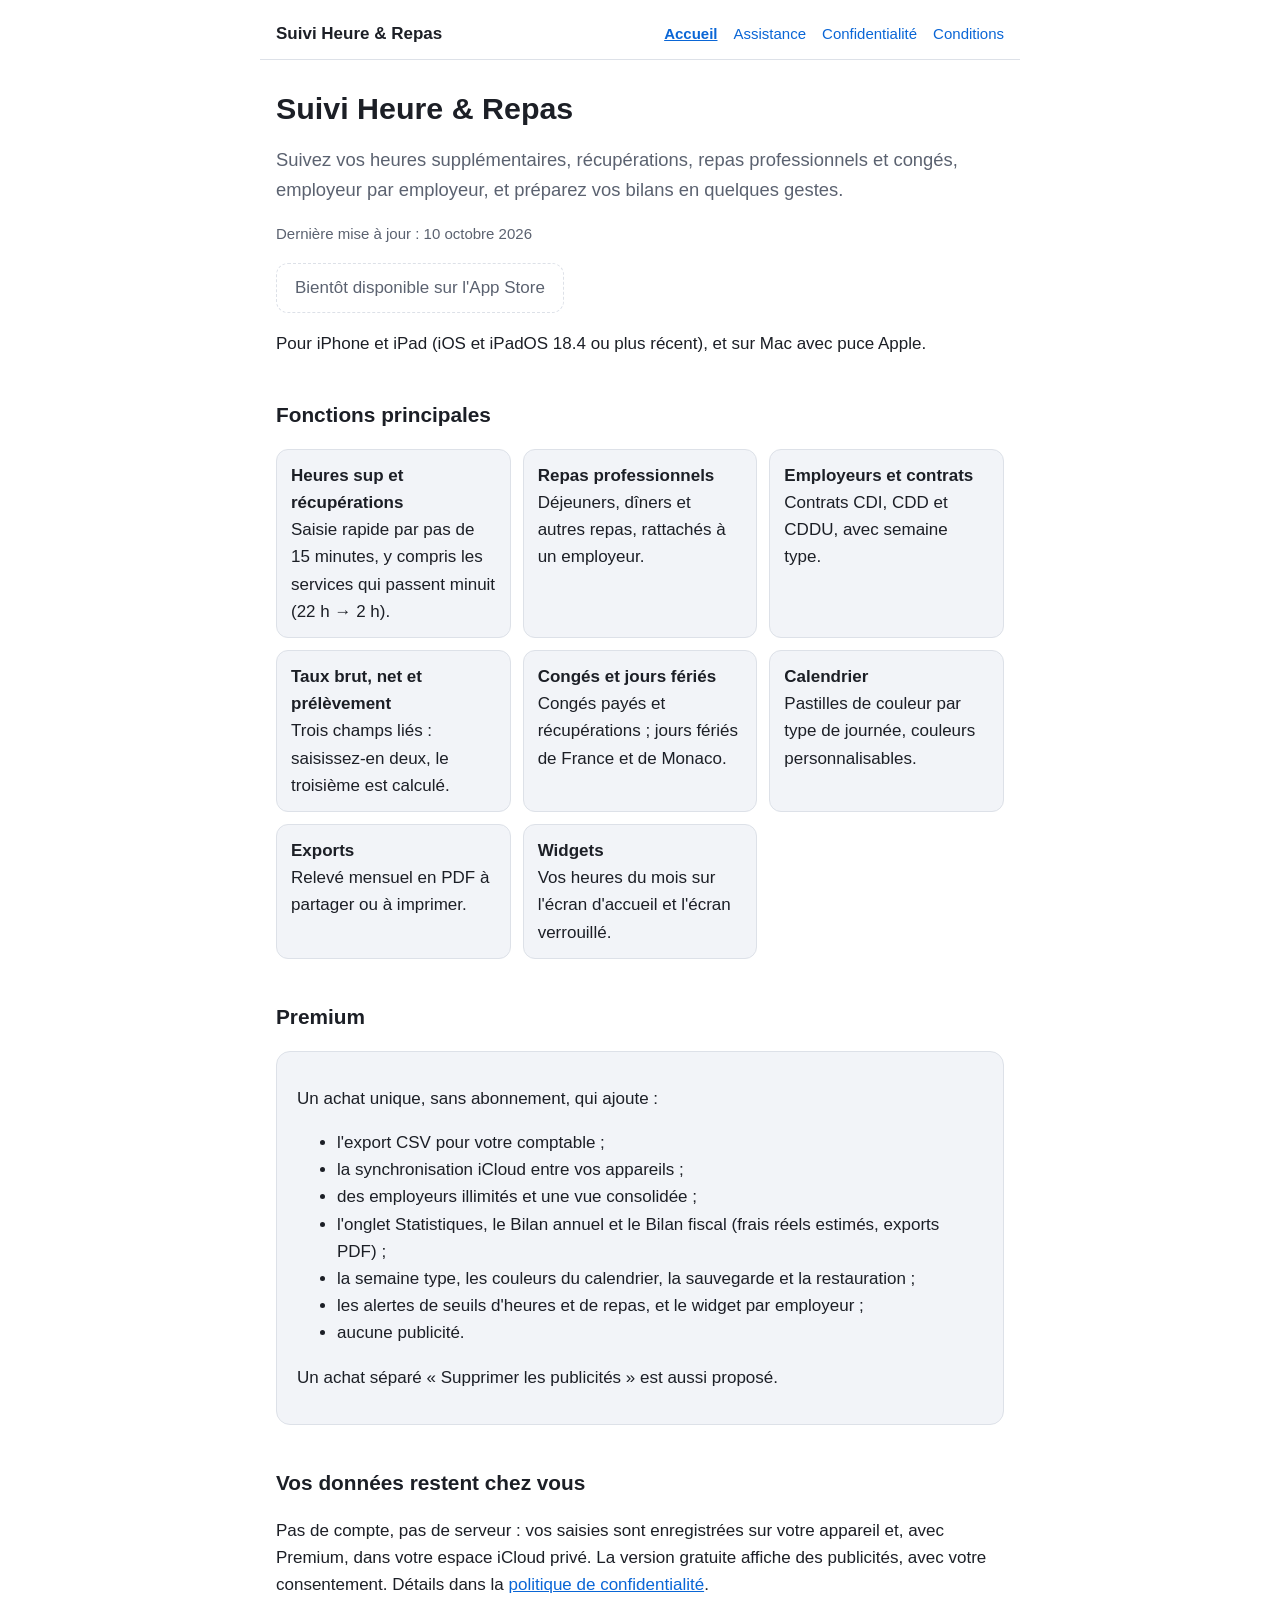
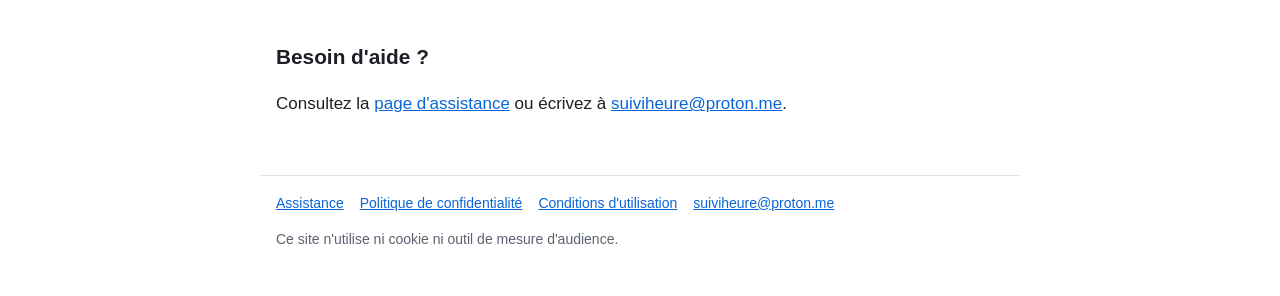
==== index.html @ 6b8d2357 "Site de Suivi Heure & Repas : accueil, assistance, confidentialité, CGU" ====
<!doctype html>
<html lang="fr">
<head>
  <meta charset="utf-8">
  <meta name="viewport" content="width=device-width, initial-scale=1">
  <title>Suivi Heure & Repas — heures sup, repas et congés</title>
  <meta name="description" content="Application iPhone, iPad et Mac pour suivre ses heures supplémentaires, repas professionnels, congés et frais, employeur par employeur.">
  <meta name="color-scheme" content="light dark">
  <link rel="stylesheet" href="style.css">
</head>
<body>
  <header class="site">
    <a class="brand" href="./">Suivi Heure &amp; Repas</a>
    <nav aria-label="Navigation principale">
      <a href="./" aria-current="page">Accueil</a>
      <a href="support.html">Assistance</a>
      <a href="confidentialite.html">Confidentialité</a>
      <a href="cgu.html">Conditions</a>
    </nav>
  </header>
  <main>
    <h1>Suivi Heure &amp; Repas</h1>
    <p class="lead">Suivez vos heures supplémentaires, récupérations, repas professionnels et congés, employeur par employeur, et préparez vos bilans en quelques gestes.</p>
    <p class="updated">Dernière mise à jour : 10 octobre 2026</p>

    <!-- Lien App Store : remplacer ce bloc par le lien de la fiche une fois l'app publiée. -->
    <p><span class="store">Bientôt disponible sur l'App Store</span></p>
    <p>Pour iPhone et iPad (iOS et iPadOS 18.4 ou plus récent), et sur Mac avec puce Apple.</p>

    <h2>Fonctions principales</h2>
    <ul class="features">
      <li><strong>Heures sup et récupérations</strong>Saisie rapide par pas de 15 minutes, y compris les services qui passent minuit (22 h → 2 h).</li>
      <li><strong>Repas professionnels</strong>Déjeuners, dîners et autres repas, rattachés à un employeur.</li>
      <li><strong>Employeurs et contrats</strong>Contrats CDI, CDD et CDDU, avec semaine type.</li>
      <li><strong>Taux brut, net et prélèvement</strong>Trois champs liés : saisissez-en deux, le troisième est calculé.</li>
      <li><strong>Congés et jours fériés</strong>Congés payés et récupérations ; jours fériés de France et de Monaco.</li>
      <li><strong>Calendrier</strong>Pastilles de couleur par type de journée, couleurs personnalisables.</li>
      <li><strong>Exports</strong>Relevé mensuel en PDF à partager ou à imprimer.</li>
      <li><strong>Widgets</strong>Vos heures du mois sur l'écran d'accueil et l'écran verrouillé.</li>
    </ul>

    <h2>Premium</h2>
    <div class="card">
      <p>Un achat unique, sans abonnement, qui ajoute :</p>
      <ul>
        <li>l'export CSV pour votre comptable ;</li>
        <li>la synchronisation iCloud entre vos appareils ;</li>
        <li>des employeurs illimités et une vue consolidée ;</li>
        <li>l'onglet Statistiques, le Bilan annuel et le Bilan fiscal (frais réels estimés, exports PDF) ;</li>
        <li>la semaine type, les couleurs du calendrier, la sauvegarde et la restauration ;</li>
        <li>les alertes de seuils d'heures et de repas, et le widget par employeur ;</li>
        <li>aucune publicité.</li>
      </ul>
      <p>Un achat séparé « Supprimer les publicités » est aussi proposé.</p>
    </div>

    <h2>Vos données restent chez vous</h2>
    <p>Pas de compte, pas de serveur : vos saisies sont enregistrées sur votre appareil et, avec Premium, dans votre espace iCloud privé. La version gratuite affiche des publicités, avec votre consentement. Détails dans la <a href="confidentialite.html">politique de confidentialité</a>.</p>

    <h2>Besoin d'aide ?</h2>
    <p>Consultez la <a href="support.html">page d'assistance</a> ou écrivez à <a href="mailto:suiviheure@proton.me">suiviheure@proton.me</a>.</p>
  </main>
  <footer class="site">
    <nav aria-label="Pages légales">
      <a href="support.html">Assistance</a>
      <a href="confidentialite.html">Politique de confidentialité</a>
      <a href="cgu.html">Conditions d'utilisation</a>
      <a href="mailto:suiviheure@proton.me">suiviheure@proton.me</a>
    </nav>
    <p>Ce site n'utilise ni cookie ni outil de mesure d'audience.</p>
  </footer>
</body>
</html>
---- style.css ----
:root {
  --bg: #ffffff;
  --bg-soft: #f2f4f8;
  --text: #1c1f26;
  --text-muted: #5b6270;
  --accent: #0a66d6;
  --border: #dde1e8;
  color-scheme: light dark;
}

@media (prefers-color-scheme: dark) {
  :root {
    --bg: #111318;
    --bg-soft: #1c1f27;
    --text: #eceef3;
    --text-muted: #a3aab8;
    --accent: #5aa7ff;
    --border: #2d323d;
  }
}

* { box-sizing: border-box; }

html { -webkit-text-size-adjust: 100%; }

body {
  margin: 0;
  background: var(--bg);
  color: var(--text);
  font: 17px/1.6 -apple-system, BlinkMacSystemFont, "Segoe UI", Roboto, "Helvetica Neue", Arial, sans-serif;
}

a { color: var(--accent); }

header.site, main, footer.site {
  max-width: 760px;
  margin: 0 auto;
  padding: 0 16px;
}

header.site {
  display: flex;
  flex-wrap: wrap;
  align-items: center;
  justify-content: space-between;
  gap: 8px 16px;
  padding-top: 20px;
  padding-bottom: 12px;
  border-bottom: 1px solid var(--border);
}

header.site .brand {
  font-weight: 700;
  color: var(--text);
  text-decoration: none;
}

header.site nav { display: flex; flex-wrap: wrap; gap: 4px 16px; font-size: 15px; }
header.site nav a { text-decoration: none; }
header.site nav a[aria-current="page"] { font-weight: 600; text-decoration: underline; }

main { padding-top: 24px; padding-bottom: 40px; }

h1 { font-size: 1.9rem; line-height: 1.2; margin: 0.2em 0 0.3em; }
h2 { font-size: 1.3rem; margin-top: 2em; }
h3 { font-size: 1.1rem; margin-top: 1.6em; }

.updated { color: var(--text-muted); font-size: 15px; margin-top: 0; }
.lead { font-size: 1.15rem; color: var(--text-muted); }

.card {
  background: var(--bg-soft);
  border: 1px solid var(--border);
  border-radius: 14px;
  padding: 16px 20px;
  margin: 16px 0;
}

.features { display: grid; grid-template-columns: repeat(auto-fit, minmax(220px, 1fr)); gap: 12px; padding: 0; list-style: none; }
.features li { background: var(--bg-soft); border: 1px solid var(--border); border-radius: 12px; padding: 12px 14px; }
.features strong { display: block; }

.store {
  display: inline-block;
  padding: 10px 18px;
  border-radius: 12px;
  border: 1px dashed var(--border);
  color: var(--text-muted);
}

details {
  border: 1px solid var(--border);
  border-radius: 12px;
  padding: 10px 14px;
  margin: 8px 0;
  background: var(--bg-soft);
}
details summary { cursor: pointer; font-weight: 600; }
details p { margin: 8px 0 2px; }

footer.site {
  border-top: 1px solid var(--border);
  padding-top: 16px;
  padding-bottom: 32px;
  color: var(--text-muted);
  font-size: 14px;
}
footer.site nav { display: flex; flex-wrap: wrap; gap: 4px 16px; }
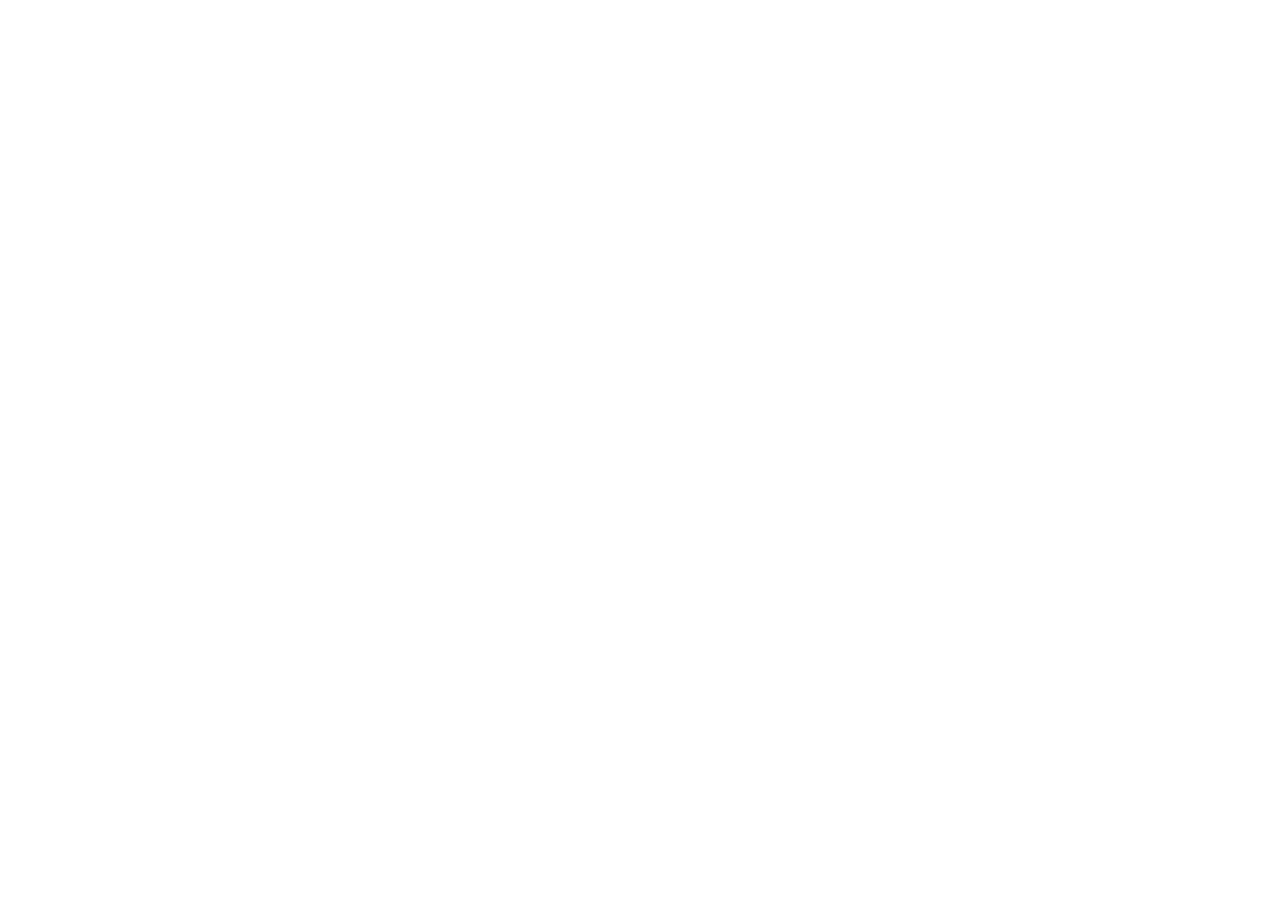
==== commit f28b5625: "Redirect the old Suivi Heure & Repas site to PatchTime The app is now called PatchTime and its site " ====
--- a/index.html
+++ b/index.html
@@ -1,73 +1,25 @@
 <!doctype html>
 <html lang="fr">
 <head>
-  <meta charset="utf-8">
-  <meta name="viewport" content="width=device-width, initial-scale=1">
-  <title>Suivi Heure & Repas — heures sup, repas et congés</title>
-  <meta name="description" content="Application iPhone, iPad et Mac pour suivre ses heures supplémentaires, repas professionnels, congés et frais, employeur par employeur.">
-  <meta name="color-scheme" content="light dark">
-  <link rel="stylesheet" href="style.css">
+<meta charset="utf-8">
+<meta name="viewport" content="width=device-width, initial-scale=1">
+<title>Suivi Heure &amp; Repas devient PatchTime</title>
+<meta name="robots" content="noindex">
+<link rel="canonical" href="https://patchbay-s.github.io/PatchTime/">
+<meta http-equiv="refresh" content="0; url=https://patchbay-s.github.io/PatchTime/">
+<style>
+  body { font-family: -apple-system, BlinkMacSystemFont, "Segoe UI", Roboto, sans-serif;
+         margin: 0; min-height: 100vh; display: flex; align-items: center; justify-content: center;
+         background: #0b0d12; color: #e8eaf0; text-align: center; padding: 2rem; }
+  a { color: #7cc4ff; }
+  p { max-width: 34rem; line-height: 1.6; }
+</style>
 </head>
 <body>
-  <header class="site">
-    <a class="brand" href="./">Suivi Heure &amp; Repas</a>
-    <nav aria-label="Navigation principale">
-      <a href="./" aria-current="page">Accueil</a>
-      <a href="support.html">Assistance</a>
-      <a href="confidentialite.html">Confidentialité</a>
-      <a href="cgu.html">Conditions</a>
-    </nav>
-  </header>
-  <main>
-    <h1>Suivi Heure &amp; Repas</h1>
-    <p class="lead">Suivez vos heures supplémentaires, récupérations, repas professionnels et congés, employeur par employeur, et préparez vos bilans en quelques gestes.</p>
-    <p class="updated">Dernière mise à jour : 10 octobre 2026</p>
-
-    <!-- Lien App Store : remplacer ce bloc par le lien de la fiche une fois l'app publiée. -->
-    <p><span class="store">Bientôt disponible sur l'App Store</span></p>
-    <p>Pour iPhone et iPad (iOS et iPadOS 18.4 ou plus récent), et sur Mac avec puce Apple.</p>
-
-    <h2>Fonctions principales</h2>
-    <ul class="features">
-      <li><strong>Heures sup et récupérations</strong>Saisie rapide par pas de 15 minutes, y compris les services qui passent minuit (22 h → 2 h).</li>
-      <li><strong>Repas professionnels</strong>Déjeuners, dîners et autres repas, rattachés à un employeur.</li>
-      <li><strong>Employeurs et contrats</strong>Contrats CDI, CDD et CDDU, avec semaine type.</li>
-      <li><strong>Taux brut, net et prélèvement</strong>Trois champs liés : saisissez-en deux, le troisième est calculé.</li>
-      <li><strong>Congés et jours fériés</strong>Congés payés et récupérations ; jours fériés de France et de Monaco.</li>
-      <li><strong>Calendrier</strong>Pastilles de couleur par type de journée, couleurs personnalisables.</li>
-      <li><strong>Exports</strong>Relevé mensuel en PDF à partager ou à imprimer.</li>
-      <li><strong>Widgets</strong>Vos heures du mois sur l'écran d'accueil et l'écran verrouillé.</li>
-    </ul>
-
-    <h2>Premium</h2>
-    <div class="card">
-      <p>Un achat unique, sans abonnement, qui ajoute :</p>
-      <ul>
-        <li>l'export CSV pour votre comptable ;</li>
-        <li>la synchronisation iCloud entre vos appareils ;</li>
-        <li>des employeurs illimités et une vue consolidée ;</li>
-        <li>l'onglet Statistiques, le Bilan annuel et le Bilan fiscal (frais réels estimés, exports PDF) ;</li>
-        <li>la semaine type, les couleurs du calendrier, la sauvegarde et la restauration ;</li>
-        <li>les alertes de seuils d'heures et de repas, et le widget par employeur ;</li>
-        <li>aucune publicité.</li>
-      </ul>
-      <p>Un achat séparé « Supprimer les publicités » est aussi proposé.</p>
-    </div>
-
-    <h2>Vos données restent chez vous</h2>
-    <p>Pas de compte, pas de serveur : vos saisies sont enregistrées sur votre appareil et, avec Premium, dans votre espace iCloud privé. La version gratuite affiche des publicités, avec votre consentement. Détails dans la <a href="confidentialite.html">politique de confidentialité</a>.</p>
-
-    <h2>Besoin d'aide ?</h2>
-    <p>Consultez la <a href="support.html">page d'assistance</a> ou écrivez à <a href="mailto:suiviheure@proton.me">suiviheure@proton.me</a>.</p>
-  </main>
-  <footer class="site">
-    <nav aria-label="Pages légales">
-      <a href="support.html">Assistance</a>
-      <a href="confidentialite.html">Politique de confidentialité</a>
-      <a href="cgu.html">Conditions d'utilisation</a>
-      <a href="mailto:suiviheure@proton.me">suiviheure@proton.me</a>
-    </nav>
-    <p>Ce site n'utilise ni cookie ni outil de mesure d'audience.</p>
-  </footer>
+<main>
+  <h1>Cette page a déménagé</h1>
+  <p>Suivi Heure &amp; Repas s'appelle désormais <strong>PatchTime</strong>. Vous allez être redirigé vers le nouveau site.</p>
+  <p><a href="https://patchbay-s.github.io/PatchTime/">https://patchbay-s.github.io/PatchTime/</a></p>
+</main>
 </body>
 </html>
